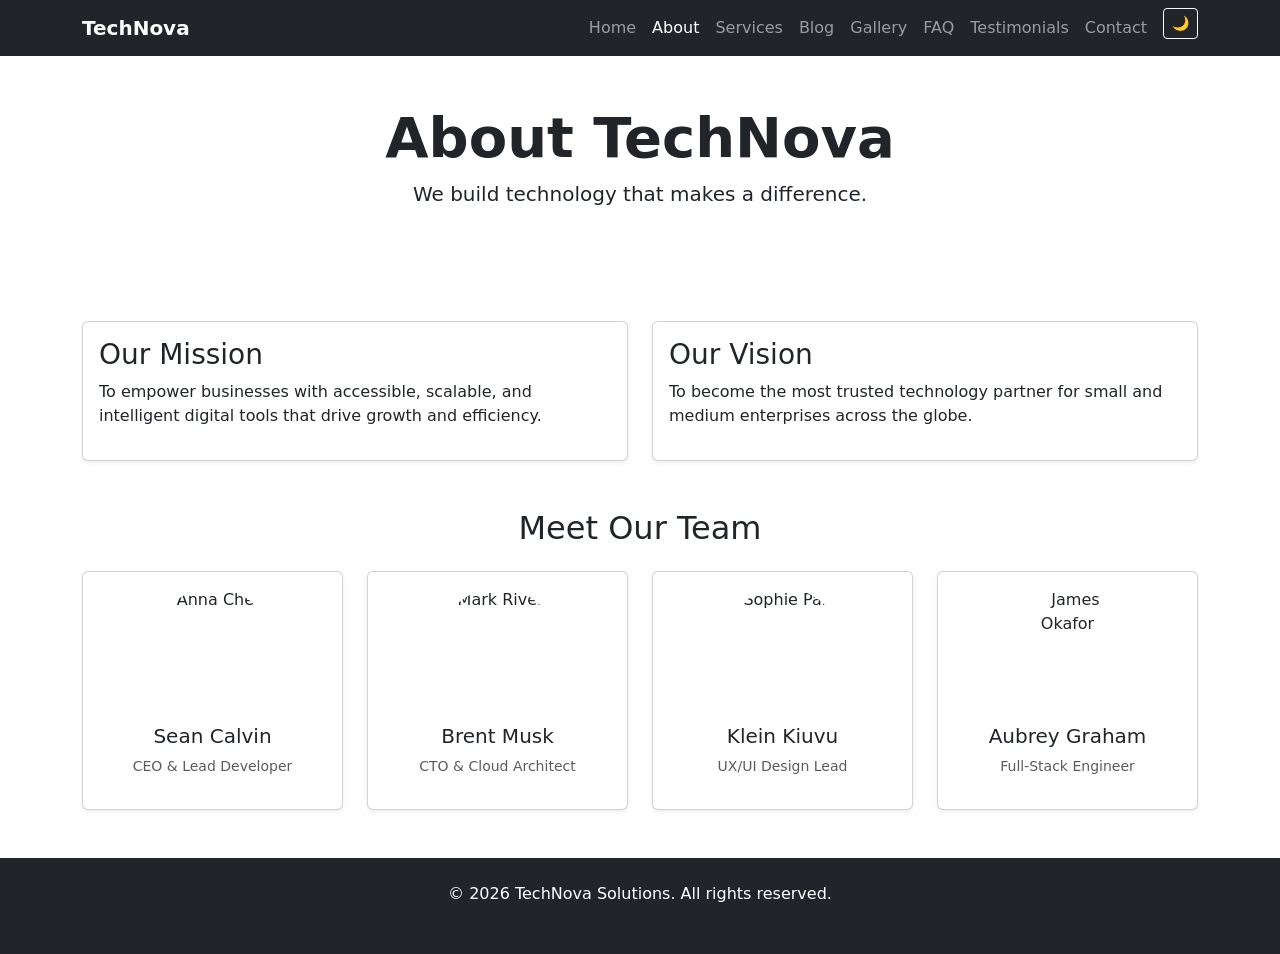
==== about.html @ 6954c41f "about page" ====
<!DOCTYPE html>
<html lang="en">
<head>
    <meta charset="UTF-8" />
    <meta name="viewport" content="width=device-width, initial-scale=1.0" />
    <title>About — TechNova Solutions</title>
    <link href="https://cdn.jsdelivr.net/npm/bootstrap@5.3.3/dist/css/bootstrap.min.css" rel="stylesheet" />
    <link rel="stylesheet" href="css/style.css" />
</head>
<body>
    <nav class="navbar navbar-expand-lg navbar-dark bg-dark sticky-top">
        <div class="container">
            <a class="navbar-brand fw-bold" href="index.html">TechNova</a>
            <button class="navbar-toggler" type="button" data-bs-toggle="collapse" data-bs-target="#mainNav">
                <span class="navbar-toggler-icon"></span>
            </button>
            <div class="collapse navbar-collapse" id="mainNav">
                <ul class="navbar-nav ms-auto">
                    <li class="nav-item"><a class="nav-link" href="index.html">Home</a></li>
                    <li class="nav-item"><a class="nav-link active" href="about.html">About</a></li>
                    <li class="nav-item"><a class="nav-link" href="services.html">Services</a></li>
                    <li class="nav-item"><a class="nav-link" href="blog.html">Blog</a></li>
                    <li class="nav-item"><a class="nav-link" href="gallery.html">Gallery</a></li>
                    <li class="nav-item"><a class="nav-link" href="faq.html">FAQ</a></li>
                    <li class="nav-item"><a class="nav-link" href="testimonials.html">Testimonials</a></li>
                    <li class="nav-item"><a class="nav-link" href="contact.html">Contact</a></li>
                    <li class="nav-item">
                        <button id="darkModeToggle" class="btn btn-outline-light btn-sm ms-2" aria-label="Toggle dark mode">🌙</button>
                    </li>
                </ul>
            </div>
        </div>
    </nav>

    <header class="page-header text-center py-5">
        <div class="container">
            <h1 class="display-4 fw-bold">About TechNova</h1>
            <p class="lead">We build technology that makes a difference.</p>
        </div>
    </header>

    <section class="container my-5">
        <div class="row g-4">
            <div class="col-md-6">
                <div class="card h-100 shadow-sm">
                    <div class="card-body">
                        <h3 class="card-title">Our Mission</h3>
                        <p>To empower businesses with accessible, scalable, and intelligent digital tools that drive growth and efficiency.</p>
                    </div>
                </div>
            </div>
            <div class="col-md-6">
                <div class="card h-100 shadow-sm">
                    <div class="card-body">
                        <h3 class="card-title">Our Vision</h3>
                        <p>To become the most trusted technology partner for small and medium enterprises across the globe.</p>
                    </div>
                </div>
            </div>
        </div>
    </section>

    <section class="container my-5">
        <h2 class="text-center mb-4">Meet Our Team</h2>
        <div class="row g-4">
            <div class="col-md-3 col-sm-6">
                <div class="card text-center h-100 shadow-sm">
                    <img src="https://picsum.photos/seed/anna/300/300" class="card-img-top rounded-circle mx-auto mt-3" style="width:120px;height:120px;object-fit:cover;" alt="Anna Chen" />
                    <div class="card-body">
                        <h5 class="card-title">Sean Calvin </h5>
                        <p class="text-muted small">CEO &amp; Lead Developer</p>
                    </div>
                </div>
            </div>
            <div class="col-md-3 col-sm-6">
                <div class="card text-center h-100 shadow-sm">
                    <img src="https://picsum.photos/seed/mark/300/300" class="card-img-top rounded-circle mx-auto mt-3" style="width:120px;height:120px;object-fit:cover;" alt="Mark Rivera" />
                    <div class="card-body">
                        <h5 class="card-title">Brent Musk</h5>
                        <p class="text-muted small">CTO &amp; Cloud Architect</p>
                    </div>
                </div>
            </div>
            <div class="col-md-3 col-sm-6">
                <div class="card text-center h-100 shadow-sm">
                    <img src="https://picsum.photos/seed/sophie/300/300" class="card-img-top rounded-circle mx-auto mt-3" style="width:120px;height:120px;object-fit:cover;" alt="Sophie Park" />
                    <div class="card-body">
                        <h5 class="card-title">Klein Kiuvu</h5>
                        <p class="text-muted small">UX/UI Design Lead</p>
                    </div>
                </div>
            </div>
            <div class="col-md-3 col-sm-6">
                <div class="card text-center h-100 shadow-sm">
                    <img src="https://picsum.photos/seed/james/300/300" class="card-img-top rounded-circle mx-auto mt-3" style="width:120px;height:120px;object-fit:cover;" alt="James Okafor" />
                    <div class="card-body">
                        <h5 class="card-title">Aubrey  Graham</h5>
                        <p class="text-muted small">Full‑Stack Engineer</p>
                    </div>
                </div>
            </div>
        </div>
    </section>

    <footer class="bg-dark text-white py-4 mt-5">
        <div class="container text-center">
            <p class="mb-0">&copy; 2026 TechNova Solutions. All rights reserved.</p>
            <small class="text-muted">Built with ❤️ and Bootstrap 5</small>
        </div>
    </footer>

    <script src="https://cdn.jsdelivr.net/npm/bootstrap@5.3.3/dist/js/bootstrap.bundle.min.js"></script>
    <script src="js/script.js"></script>
</body>
</html>
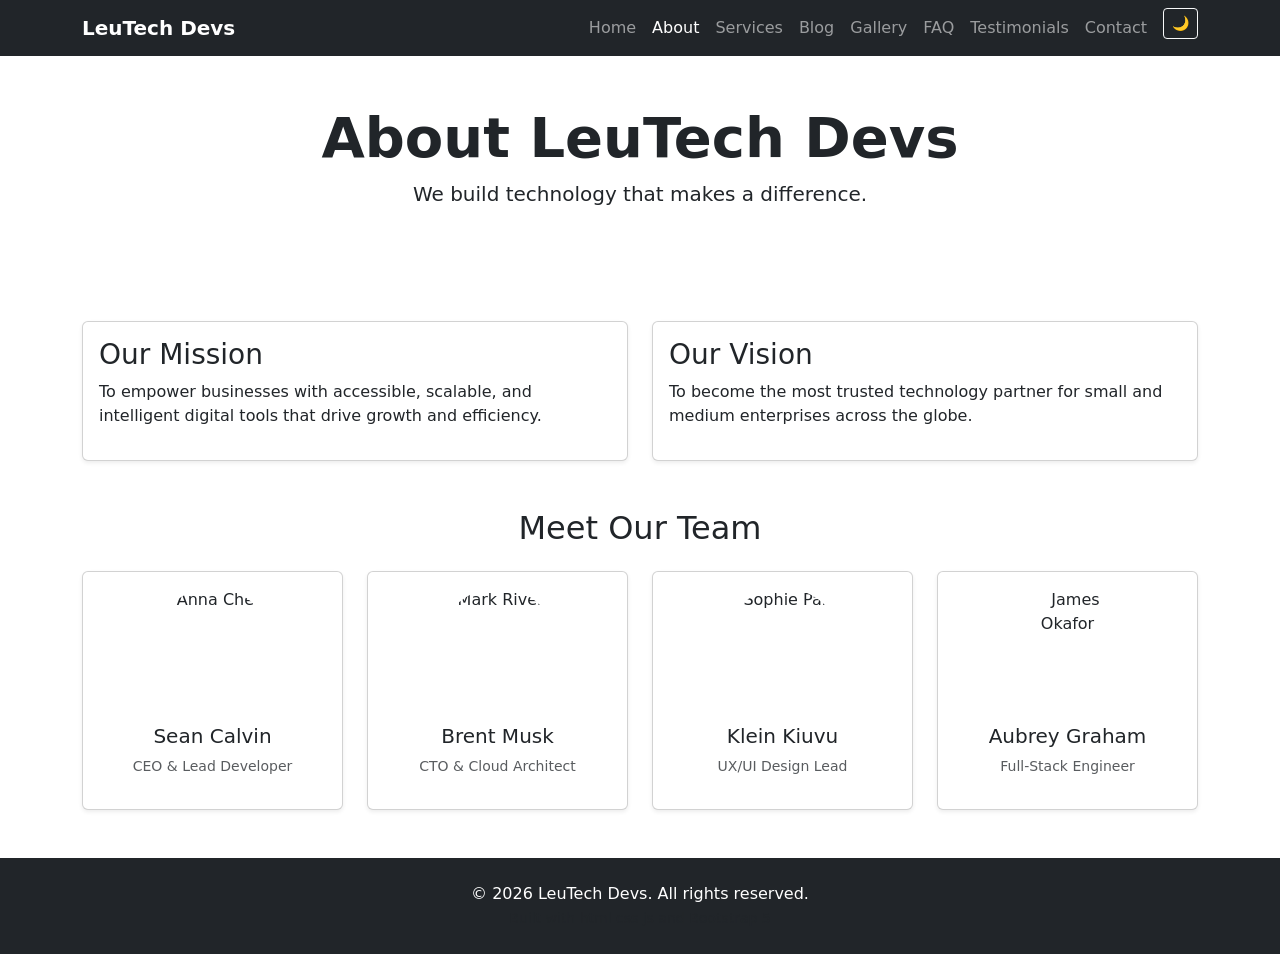
==== commit 25a5d53f: "restructure" ====
--- a/about.html
+++ b/about.html
@@ -3,14 +3,14 @@
 <head>
     <meta charset="UTF-8" />
     <meta name="viewport" content="width=device-width, initial-scale=1.0" />
-    <title>About — TechNova Solutions</title>
+    <title>About — LeuTech Devs</title>
     <link href="https://cdn.jsdelivr.net/npm/bootstrap@5.3.3/dist/css/bootstrap.min.css" rel="stylesheet" />
     <link rel="stylesheet" href="css/style.css" />
 </head>
 <body>
     <nav class="navbar navbar-expand-lg navbar-dark bg-dark sticky-top">
         <div class="container">
-            <a class="navbar-brand fw-bold" href="index.html">TechNova</a>
+            <a class="navbar-brand fw-bold" href="index.html">LeuTech Devs</a>
             <button class="navbar-toggler" type="button" data-bs-toggle="collapse" data-bs-target="#mainNav">
                 <span class="navbar-toggler-icon"></span>
             </button>
@@ -34,7 +34,7 @@
 
     <header class="page-header text-center py-5">
         <div class="container">
-            <h1 class="display-4 fw-bold">About TechNova</h1>
+            <h1 class="display-4 fw-bold">About LeuTech Devs</h1>
             <p class="lead">We build technology that makes a difference.</p>
         </div>
     </header>
@@ -104,8 +104,8 @@
 
     <footer class="bg-dark text-white py-4 mt-5">
         <div class="container text-center">
-            <p class="mb-0">&copy; 2026 TechNova Solutions. All rights reserved.</p>
-            <small class="text-muted">Built with ❤️ and Bootstrap 5</small>
+            <p class="mb-0">&copy; 2026 LeuTech Devs. All rights reserved.</p>
+            <small class="text-muted">Built with html css js and Bootstrap 5</small>
         </div>
     </footer>
 
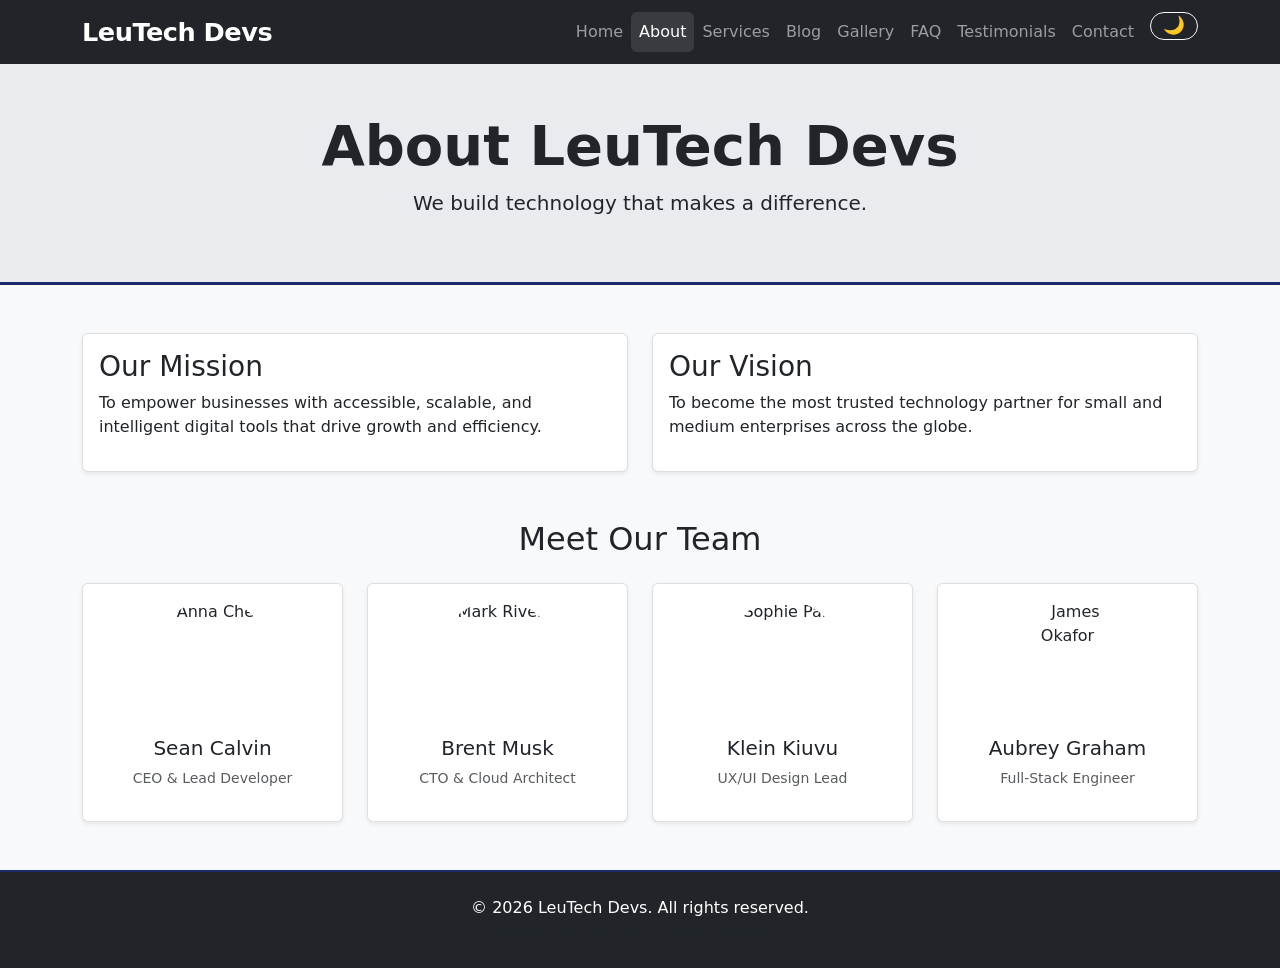
==== commit bfee09eb: "cross checking" ====
--- a/about.html
+++ b/about.html
@@ -67,7 +67,7 @@
                 <div class="card text-center h-100 shadow-sm">
                     <img src="https://picsum.photos/seed/anna/300/300" class="card-img-top rounded-circle mx-auto mt-3" style="width:120px;height:120px;object-fit:cover;" alt="Anna Chen" />
                     <div class="card-body">
-                        <h5 class="card-title">Sean Calvin </h5>
+                        <h5 class="card-title">Sean Calvin</h5>
                         <p class="text-muted small">CEO &amp; Lead Developer</p>
                     </div>
                 </div>
@@ -94,7 +94,7 @@
                 <div class="card text-center h-100 shadow-sm">
                     <img src="https://picsum.photos/seed/james/300/300" class="card-img-top rounded-circle mx-auto mt-3" style="width:120px;height:120px;object-fit:cover;" alt="James Okafor" />
                     <div class="card-body">
-                        <h5 class="card-title">Aubrey  Graham</h5>
+                        <h5 class="card-title">Aubrey Graham</h5>
                         <p class="text-muted small">Full‑Stack Engineer</p>
                     </div>
                 </div>
@@ -105,7 +105,7 @@
     <footer class="bg-dark text-white py-4 mt-5">
         <div class="container text-center">
             <p class="mb-0">&copy; 2026 LeuTech Devs. All rights reserved.</p>
-            <small class="text-muted">Built with html css js and Bootstrap 5</small>
+            <small class="text-muted">Built with HTML, CSS, JS and Bootstrap 5</small>
         </div>
     </footer>
 
--- a/css/style.css
+++ b/css/style.css
@@ -0,0 +1,137 @@
+:root {
+    --bg-body: #f8f9fa;
+    --text-body: #212529;
+    --bg-card: #ffffff;
+    --border-card: rgba(0,0,0,0.125);
+    --shadow-card: 0 .5rem 1rem rgba(0,0,0,0.08);
+    --hero-bg: linear-gradient(135deg, #0d1b2a 0%, #1a2a6c 100%);
+    --hero-text: #ffffff;
+    --page-header-bg: #e9ecef;
+    --page-header-text: #212529;
+}
+
+body.dark-mode {
+    --bg-body: #1a1a2e;         
+    --text-body: #f0f0f0;        
+    --bg-card: #2a2a40;
+    --border-card: #3a3a50;
+    --shadow-card: 0 .5rem 1rem rgba(0,0,0,0.6);
+    --page-header-bg: #252540;
+    --page-header-text: #f0f0f0;
+}
+
+body {
+    background-color: var(--bg-body);
+    color: var(--text-body);
+    transition: background-color 0.3s ease, color 0.3s ease;
+    font-family: 'Segoe UI', system-ui, -apple-system, sans-serif;
+}
+
+.hidden {
+    display: none !important;
+}
+
+.card {
+    background-color: var(--bg-card);
+    border-color: var(--border-card);
+    box-shadow: var(--shadow-card);
+    transition: transform 0.2s ease, box-shadow 0.2s ease;
+}
+.card:hover {
+    transform: translateY(-4px);
+    box-shadow: 0 .75rem 1.5rem rgba(0,0,0,0.12);
+}
+body.dark-mode .card:hover {
+    box-shadow: 0 .75rem 1.5rem rgba(0,0,0,0.5);
+}
+
+.hero-section {
+    min-height: 60vh;
+    background: var(--hero-bg);
+    color: var(--hero-text);
+    padding: 4rem 0;
+}
+.hero-section h1 {
+    font-size: clamp(2.2rem, 6vw, 3.8rem);
+}
+.hero-section .lead {
+    font-size: clamp(1rem, 2vw, 1.5rem);
+}
+
+.page-header {
+    background-color: var(--page-header-bg);
+    color: var(--page-header-text);
+    padding: 3rem 0;
+    border-bottom: 3px solid #1a2a6c;
+}
+body.dark-mode .page-header {
+    border-bottom-color: #4a7dd2;
+}
+
+.navbar-brand {
+    font-size: 1.6rem;
+    letter-spacing: -0.5px;
+}
+.navbar .nav-link {
+    font-weight: 500;
+    padding: 0.5rem 1rem;
+    border-radius: 6px;
+    transition: background 0.2s;
+}
+.navbar .nav-link:hover,
+.navbar .nav-link.active {
+    background: rgba(255,255,255,0.1);
+}
+
+#darkModeToggle {
+    border-radius: 50px;
+    padding: 0.25rem 0.75rem;
+    font-size: 1.1rem;
+    line-height: 1;
+}
+
+#galleryFilter .btn {
+    border-radius: 50px;
+    padding: 0.4rem 1.4rem;
+    font-weight: 500;
+}
+#galleryFilter .btn.active {
+    background-color: #1a2a6c;
+    color: #fff;
+    border-color: #1a2a6c;
+}
+body.dark-mode #galleryFilter .btn.active {
+    background-color: #4a7dd2;
+    border-color: #4a7dd2;
+}
+
+.faq-item.highlight .accordion-button {
+    background-color: #fff3cd;
+    color: #856404;
+}
+body.dark-mode .faq-item.highlight .accordion-button {
+    background-color: #3a2a1a;
+    color: #f0d89e;
+}
+
+footer {
+    background-color: #0d1b2a !important;
+    border-top: 2px solid #1a2a6c;
+}
+body.dark-mode footer {
+    border-top-color: #2a3a6c;
+}
+
+@media (max-width: 768px) {
+    .hero-section {
+        min-height: 40vh;
+        padding: 2.5rem 0;
+    }
+    .page-header {
+        padding: 2rem 0;
+    }
+    #darkModeToggle {
+        margin-top: 0.5rem;
+        margin-left: 0 !important;
+    }
+}
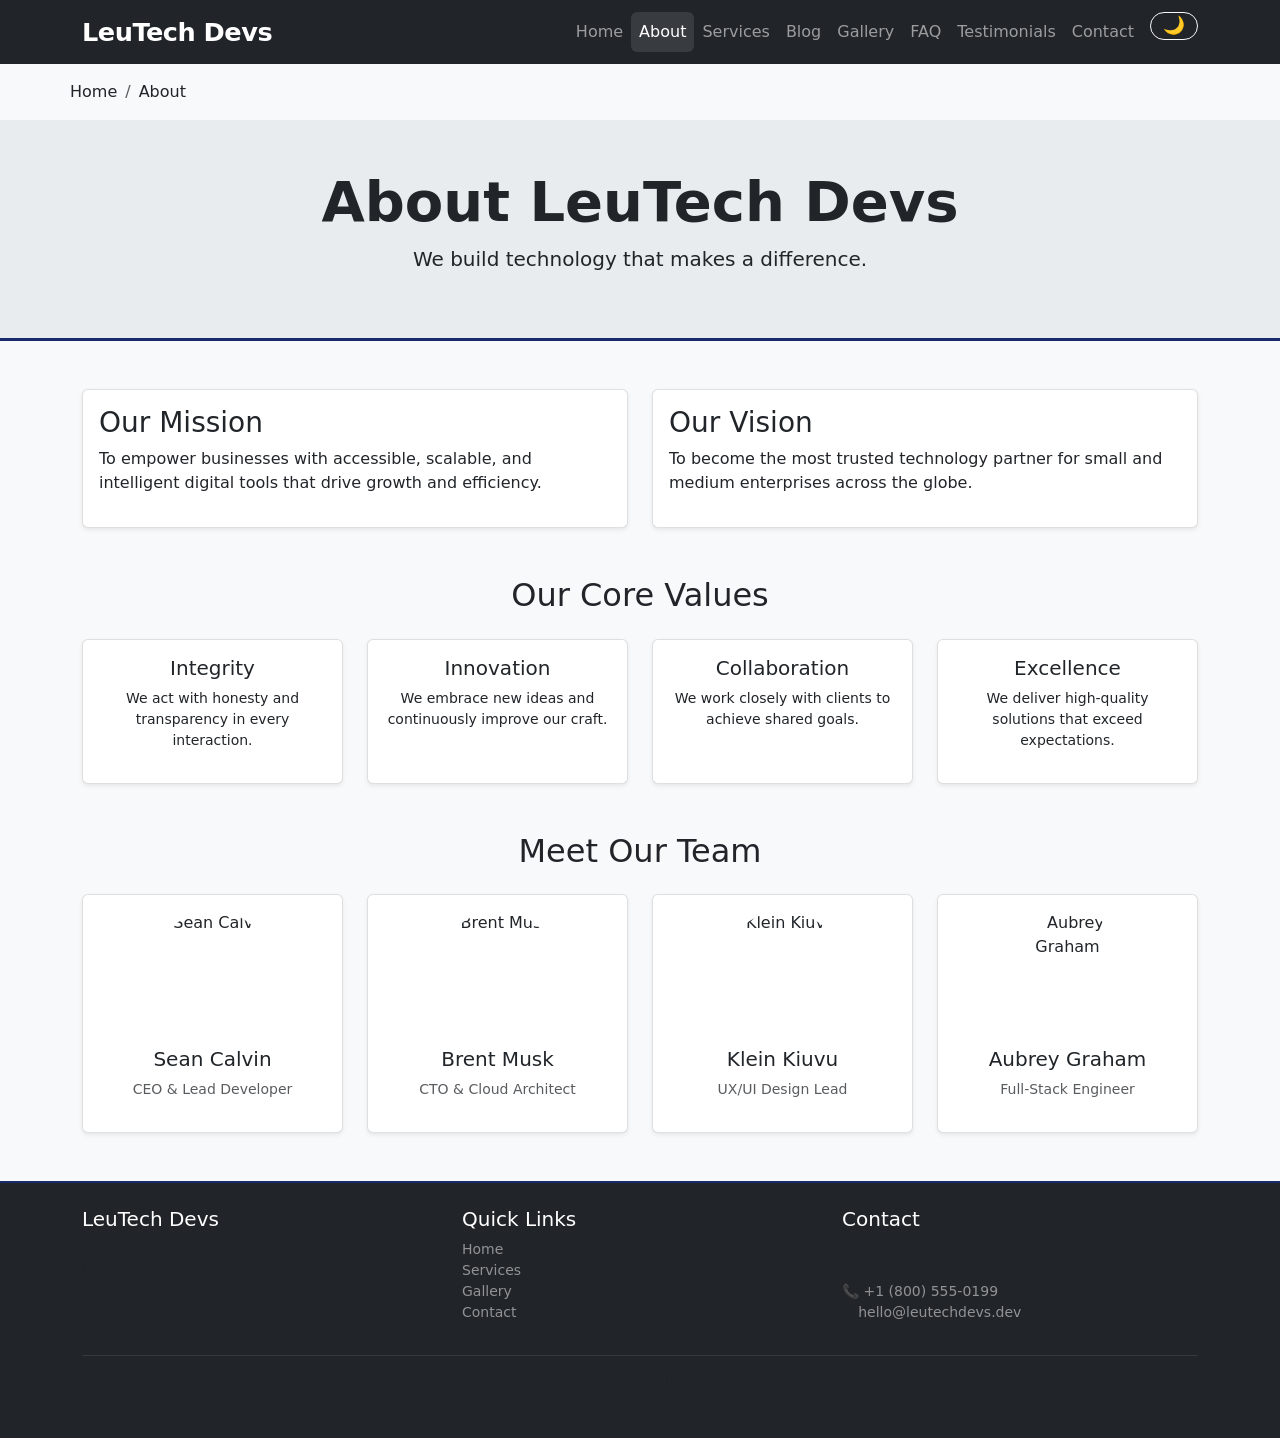
==== commit 0d79e788: "final version" ====
--- a/about.html
+++ b/about.html
@@ -3,21 +3,22 @@
 <head>
     <meta charset="UTF-8" />
     <meta name="viewport" content="width=device-width, initial-scale=1.0" />
+    <meta name="description" content="About LeuTech Devs – our mission, vision, team, and core values." />
     <title>About — LeuTech Devs</title>
     <link href="https://cdn.jsdelivr.net/npm/bootstrap@5.3.3/dist/css/bootstrap.min.css" rel="stylesheet" />
     <link rel="stylesheet" href="css/style.css" />
 </head>
 <body>
-    <nav class="navbar navbar-expand-lg navbar-dark bg-dark sticky-top">
+    <nav class="navbar navbar-expand-lg navbar-dark bg-dark sticky-top" aria-label="Main navigation">
         <div class="container">
             <a class="navbar-brand fw-bold" href="index.html">LeuTech Devs</a>
-            <button class="navbar-toggler" type="button" data-bs-toggle="collapse" data-bs-target="#mainNav">
+            <button class="navbar-toggler" type="button" data-bs-toggle="collapse" data-bs-target="#mainNav" aria-controls="mainNav" aria-expanded="false" aria-label="Toggle navigation">
                 <span class="navbar-toggler-icon"></span>
             </button>
             <div class="collapse navbar-collapse" id="mainNav">
                 <ul class="navbar-nav ms-auto">
                     <li class="nav-item"><a class="nav-link" href="index.html">Home</a></li>
-                    <li class="nav-item"><a class="nav-link active" href="about.html">About</a></li>
+                    <li class="nav-item"><a class="nav-link active" aria-current="page" href="about.html">About</a></li>
                     <li class="nav-item"><a class="nav-link" href="services.html">Services</a></li>
                     <li class="nav-item"><a class="nav-link" href="blog.html">Blog</a></li>
                     <li class="nav-item"><a class="nav-link" href="gallery.html">Gallery</a></li>
@@ -25,11 +26,19 @@
                     <li class="nav-item"><a class="nav-link" href="testimonials.html">Testimonials</a></li>
                     <li class="nav-item"><a class="nav-link" href="contact.html">Contact</a></li>
                     <li class="nav-item">
-                        <button id="darkModeToggle" class="btn btn-outline-light btn-sm ms-2" aria-label="Toggle dark mode">🌙</button>
+                        <button id="darkModeToggle" class="btn btn-outline-light btn-sm ms-2" aria-label="Toggle dark mode" aria-pressed="false">🌙</button>
                     </li>
                 </ul>
             </div>
         </div>
+    </nav>
+
+    <!-- Breadcrumb -->
+    <nav aria-label="Breadcrumb">
+        <ol class="breadcrumb container pt-3">
+            <li class="breadcrumb-item"><a href="index.html">Home</a></li>
+            <li class="breadcrumb-item active" aria-current="page">About</li>
+        </ol>
     </nav>
 
     <header class="page-header text-center py-5">
@@ -39,7 +48,7 @@
         </div>
     </header>
 
-    <section class="container my-5">
+    <section class="container my-5" aria-labelledby="mission-vision">
         <div class="row g-4">
             <div class="col-md-6">
                 <div class="card h-100 shadow-sm">
@@ -60,12 +69,51 @@
         </div>
     </section>
 
-    <section class="container my-5">
-        <h2 class="text-center mb-4">Meet Our Team</h2>
+    <!-- Core Values -->
+    <section class="container my-5" aria-labelledby="values-title">
+        <h2 id="values-title" class="text-center mb-4">Our Core Values</h2>
+        <div class="row g-4">
+            <div class="col-md-3">
+                <div class="card h-100 shadow-sm text-center">
+                    <div class="card-body">
+                        <h5>Integrity</h5>
+                        <p class="small">We act with honesty and transparency in every interaction.</p>
+                    </div>
+                </div>
+            </div>
+            <div class="col-md-3">
+                <div class="card h-100 shadow-sm text-center">
+                    <div class="card-body">
+                        <h5>Innovation</h5>
+                        <p class="small">We embrace new ideas and continuously improve our craft.</p>
+                    </div>
+                </div>
+            </div>
+            <div class="col-md-3">
+                <div class="card h-100 shadow-sm text-center">
+                    <div class="card-body">
+                        <h5>Collaboration</h5>
+                        <p class="small">We work closely with clients to achieve shared goals.</p>
+                    </div>
+                </div>
+            </div>
+            <div class="col-md-3">
+                <div class="card h-100 shadow-sm text-center">
+                    <div class="card-body">
+                        <h5>Excellence</h5>
+                        <p class="small">We deliver high‑quality solutions that exceed expectations.</p>
+                    </div>
+                </div>
+            </div>
+        </div>
+    </section>
+
+    <section class="container my-5" aria-labelledby="team-title">
+        <h2 id="team-title" class="text-center mb-4">Meet Our Team</h2>
         <div class="row g-4">
             <div class="col-md-3 col-sm-6">
                 <div class="card text-center h-100 shadow-sm">
-                    <img src="https://picsum.photos/seed/anna/300/300" class="card-img-top rounded-circle mx-auto mt-3" style="width:120px;height:120px;object-fit:cover;" alt="Anna Chen" />
+                    <img src="https://picsum.photos/seed/anna/300/300" class="card-img-top rounded-circle mx-auto mt-3" style="width:120px;height:120px;object-fit:cover;" alt="Sean Calvin" />
                     <div class="card-body">
                         <h5 class="card-title">Sean Calvin</h5>
                         <p class="text-muted small">CEO &amp; Lead Developer</p>
@@ -74,7 +122,7 @@
             </div>
             <div class="col-md-3 col-sm-6">
                 <div class="card text-center h-100 shadow-sm">
-                    <img src="https://picsum.photos/seed/mark/300/300" class="card-img-top rounded-circle mx-auto mt-3" style="width:120px;height:120px;object-fit:cover;" alt="Mark Rivera" />
+                    <img src="https://picsum.photos/seed/mark/300/300" class="card-img-top rounded-circle mx-auto mt-3" style="width:120px;height:120px;object-fit:cover;" alt="Brent Musk" />
                     <div class="card-body">
                         <h5 class="card-title">Brent Musk</h5>
                         <p class="text-muted small">CTO &amp; Cloud Architect</p>
@@ -83,7 +131,7 @@
             </div>
             <div class="col-md-3 col-sm-6">
                 <div class="card text-center h-100 shadow-sm">
-                    <img src="https://picsum.photos/seed/sophie/300/300" class="card-img-top rounded-circle mx-auto mt-3" style="width:120px;height:120px;object-fit:cover;" alt="Sophie Park" />
+                    <img src="https://picsum.photos/seed/sophie/300/300" class="card-img-top rounded-circle mx-auto mt-3" style="width:120px;height:120px;object-fit:cover;" alt="Klein Kiuvu" />
                     <div class="card-body">
                         <h5 class="card-title">Klein Kiuvu</h5>
                         <p class="text-muted small">UX/UI Design Lead</p>
@@ -92,7 +140,7 @@
             </div>
             <div class="col-md-3 col-sm-6">
                 <div class="card text-center h-100 shadow-sm">
-                    <img src="https://picsum.photos/seed/james/300/300" class="card-img-top rounded-circle mx-auto mt-3" style="width:120px;height:120px;object-fit:cover;" alt="James Okafor" />
+                    <img src="https://picsum.photos/seed/james/300/300" class="card-img-top rounded-circle mx-auto mt-3" style="width:120px;height:120px;object-fit:cover;" alt="Aubrey Graham" />
                     <div class="card-body">
                         <h5 class="card-title">Aubrey Graham</h5>
                         <p class="text-muted small">Full‑Stack Engineer</p>
@@ -102,10 +150,38 @@
         </div>
     </section>
 
-    <footer class="bg-dark text-white py-4 mt-5">
-        <div class="container text-center">
-            <p class="mb-0">&copy; 2026 LeuTech Devs. All rights reserved.</p>
-            <small class="text-muted">Built with HTML, CSS, JS and Bootstrap 5</small>
+    <!-- Footer (same as index) -->
+    <footer class="bg-dark text-white py-4 mt-5" aria-label="Footer">
+        <div class="container">
+            <div class="row g-4">
+                <div class="col-md-4">
+                    <h5>LeuTech Devs</h5>
+                    <p class="text-muted small">Innovative digital solutions for modern businesses.</p>
+                </div>
+                <div class="col-md-4">
+                    <h5>Quick Links</h5>
+                    <ul class="list-unstyled small">
+                        <li><a href="index.html" class="text-white-50 text-decoration-none">Home</a></li>
+                        <li><a href="services.html" class="text-white-50 text-decoration-none">Services</a></li>
+                        <li><a href="gallery.html" class="text-white-50 text-decoration-none">Gallery</a></li>
+                        <li><a href="contact.html" class="text-white-50 text-decoration-none">Contact</a></li>
+                    </ul>
+                </div>
+                <div class="col-md-4">
+                    <h5>Contact</h5>
+                    <address class="small text-muted">
+                        <span class="d-block">123 LeuTech Devs Lane, Suite 400</span>
+                        <span class="d-block">San Francisco, CA 94105</span>
+                        <span class="d-block">📞 <a href="tel:+18005550199" class="text-white-50 text-decoration-none">+1 (800) 555‑0199</a></span>
+                        <span class="d-block">✉️ <a href="mailto:hello@leutechdevs.dev" class="text-white-50 text-decoration-none">hello@leutechdevs.dev</a></span>
+                    </address>
+                </div>
+            </div>
+            <hr class="border-secondary" />
+            <div class="text-center small text-muted">
+                <p class="mb-0">&copy; 2026 LeuTech Devs. All rights reserved.</p>
+                <span>Built with HTML, CSS, JS and Bootstrap 5</span>
+            </div>
         </div>
     </footer>
 
--- a/css/style.css
+++ b/css/style.css
@@ -1,23 +1,45 @@
+
 :root {
     --bg-body: #f8f9fa;
     --text-body: #212529;
     --bg-card: #ffffff;
+    --text-card: #212529;
     --border-card: rgba(0,0,0,0.125);
     --shadow-card: 0 .5rem 1rem rgba(0,0,0,0.08);
     --hero-bg: linear-gradient(135deg, #0d1b2a 0%, #1a2a6c 100%);
     --hero-text: #ffffff;
     --page-header-bg: #e9ecef;
     --page-header-text: #212529;
+    --input-bg: #ffffff;
+    --input-text: #212529;
+    --input-placeholder: #6c757d;
+    --accordion-btn-bg: #f8f9fa;
+    --accordion-btn-text: #212529;
+    --accordion-body-bg: #ffffff;
+    --accordion-body-text: #212529;
+    --breadcrumb-bg: transparent;
+    --breadcrumb-text: #212529;
+    --badge-dark-text: #212529;
 }
 
 body.dark-mode {
-    --bg-body: #1a1a2e;         
-    --text-body: #f0f0f0;        
+    --bg-body: #1a1a2e;
+    --text-body: #f0f0f0;
     --bg-card: #2a2a40;
+    --text-card: #f0f0f0;
     --border-card: #3a3a50;
     --shadow-card: 0 .5rem 1rem rgba(0,0,0,0.6);
     --page-header-bg: #252540;
     --page-header-text: #f0f0f0;
+    --input-bg: #2a2a40;
+    --input-text: #f0f0f0;
+    --input-placeholder: #a0a0b0;
+    --accordion-btn-bg: #2a2a40;
+    --accordion-btn-text: #f0f0f0;
+    --accordion-body-bg: #1f1f35;
+    --accordion-body-text: #e0e0e0;
+    --breadcrumb-text: #d0d0d0;
+    --badge-dark-text: #212529; /* keep badges with text-dark readable */
 }
 
 body {
@@ -33,6 +55,7 @@
 
 .card {
     background-color: var(--bg-card);
+    color: var(--text-card);
     border-color: var(--border-card);
     box-shadow: var(--shadow-card);
     transition: transform 0.2s ease, box-shadow 0.2s ease;
@@ -44,12 +67,24 @@
 body.dark-mode .card:hover {
     box-shadow: 0 .75rem 1.5rem rgba(0,0,0,0.5);
 }
+.card-title,
+.card-text,
+.card-body > p,
+.card-body > ul,
+.card-body > blockquote {
+    color: var(--text-card);
+}
 
 .hero-section {
     min-height: 60vh;
     background: var(--hero-bg);
-    color: var(--hero-text);
+    color: var(--hero-text) !important;
     padding: 4rem 0;
+}
+.hero-section h1,
+.hero-section p,
+.hero-section .lead {
+    color: #ffffff !important;
 }
 .hero-section h1 {
     font-size: clamp(2.2rem, 6vw, 3.8rem);
@@ -68,6 +103,17 @@
     border-bottom-color: #4a7dd2;
 }
 
+.breadcrumb {
+    background-color: var(--breadcrumb-bg);
+}
+.breadcrumb-item a {
+    color: var(--breadcrumb-text);
+    text-decoration: none;
+}
+.breadcrumb-item.active {
+    color: var(--breadcrumb-text);
+}
+
 .navbar-brand {
     font-size: 1.6rem;
     letter-spacing: -0.5px;
@@ -104,7 +150,26 @@
     background-color: #4a7dd2;
     border-color: #4a7dd2;
 }
-
+#galleryFilter .btn:focus {
+    box-shadow: 0 0 0 0.2rem rgba(26,42,108,0.4);
+}
+
+.accordion-item {
+    background-color: var(--bg-card);
+    border-color: var(--border-card);
+}
+.accordion-button {
+    background-color: var(--accordion-btn-bg);
+    color: var(--accordion-btn-text);
+}
+.accordion-button:not(.collapsed) {
+    background-color: var(--accordion-btn-bg);
+    color: var(--accordion-btn-text);
+}
+.accordion-body {
+    background-color: var(--accordion-body-bg);
+    color: var(--accordion-body-text);
+}
 .faq-item.highlight .accordion-button {
     background-color: #fff3cd;
     color: #856404;
@@ -113,6 +178,32 @@
     background-color: #3a2a1a;
     color: #f0d89e;
 }
+body.dark-mode .accordion-button::after {
+    filter: invert(1);
+}
+
+.form-control {
+    background-color: var(--input-bg);
+    color: var(--input-text);
+    border-color: var(--border-card);
+}
+.form-control::placeholder {
+    color: var(--input-placeholder);
+}
+.form-control:focus {
+    background-color: var(--input-bg);
+    color: var(--input-text);
+    border-color: #4a7dd2;
+    box-shadow: 0 0 0 0.2rem rgba(26,42,108,0.25);
+}
+
+.badge.text-dark {
+    color: var(--badge-dark-text) !important;
+}
+
+.display-5 {
+    color: var(--text-body);
+}
 
 footer {
     background-color: #0d1b2a !important;
@@ -120,6 +211,12 @@
 }
 body.dark-mode footer {
     border-top-color: #2a3a6c;
+}
+footer a {
+    transition: color 0.2s;
+}
+footer a:hover {
+    color: #ffffff !important;
 }
 
 @media (max-width: 768px) {
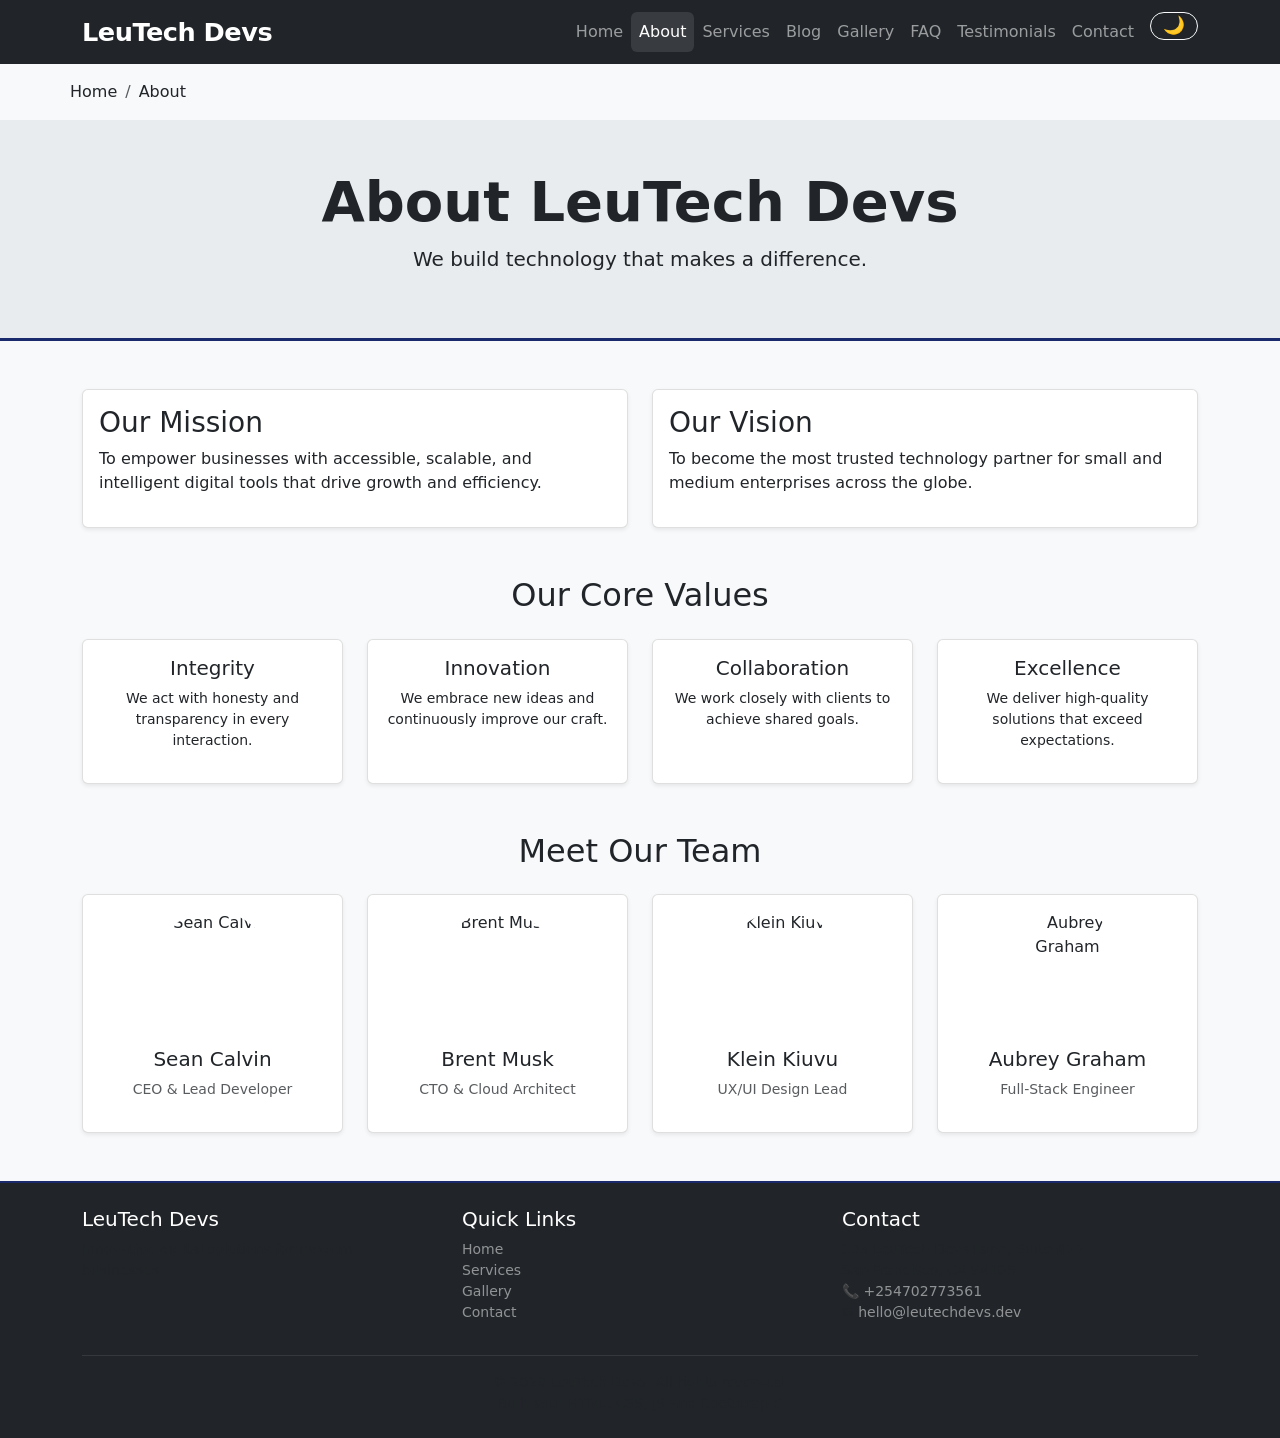
==== commit 1af320c2: "Contact phone number" ====
--- a/about.html
+++ b/about.html
@@ -172,7 +172,7 @@
                     <address class="small text-muted">
                         <span class="d-block">123 LeuTech Devs Lane, Suite 400</span>
                         <span class="d-block">San Francisco, CA 94105</span>
-                        <span class="d-block">📞 <a href="tel:+18005550199" class="text-white-50 text-decoration-none">+1 (800) 555‑0199</a></span>
+                        <span class="d-block">📞 <a href="tel:+18005550199" class="text-white-50 text-decoration-none">+254702773561</a></span>
                         <span class="d-block">✉️ <a href="mailto:hello@leutechdevs.dev" class="text-white-50 text-decoration-none">hello@leutechdevs.dev</a></span>
                     </address>
                 </div>
